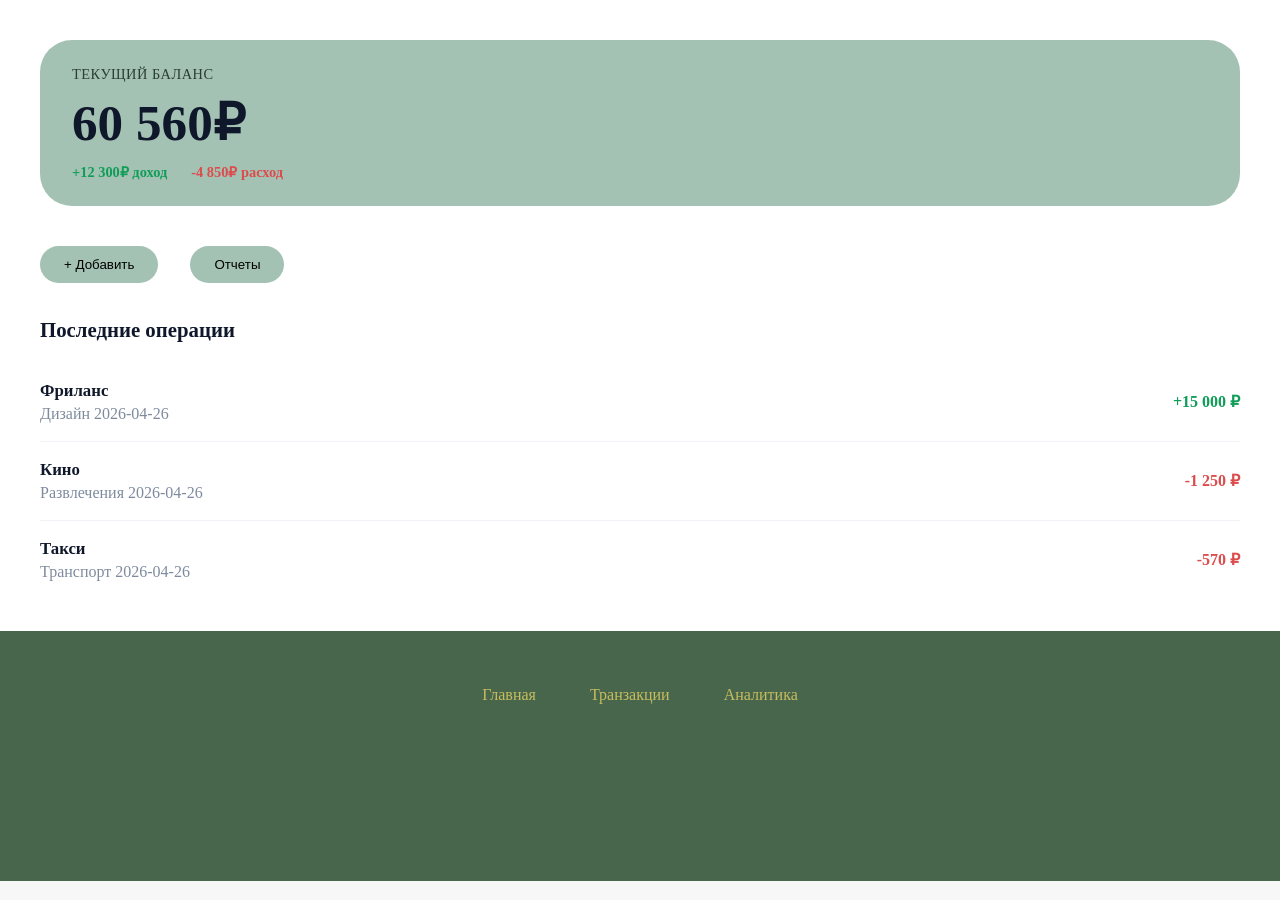
==== index.html @ b5e91375 "главная страница" ====
<!DOCTYPE html>
<html lang="ru">
<head>
  <meta charset="UTF-8">
  <meta name="viewport" content="width=device-width, initial-scale=1.0, user-scalable=yes">
  <title></title>
  
  <link rel="stylesheet" href="./style.css">
</head>
<body>
  <div class="app-card">
    <div class="app-card-inner">
        
      <div class="app-header"></div>


      <div class="dashboard-row">
        <div class="balance-block">
          <h2 class="balance-title">Текущий баланс</h2>
          <div class="balance-number">60 560₽</div>
          <div class="balance-stats">
            <span class="stat-income">+12 300₽ доход</span>
            <span class="stat-expense">-4 850₽ расход</span>
          </div>
        </div>
        </div>
        

      <div class="action-buttons-wrapper">
        <div class="action-buttons">
          <button class="btn">+ Добавить</button>
          <button class="btn">Отчеты</button>
        </div>
      </div>
      
      <div class="transactions-section">
        <h3 class="section-title">Последние операции</h3>
        <div class="transaction-item">
          <div class="transaction-left">
            <div class="transaction-name">Фриланс</div>
            <div class="transaction-meta">Дизайн 2026-04-26</div>
          </div>
          <div class="transaction-amount income-text">+15 000 ₽</div>
        </div>
        <div class="transaction-item">
          <div class="transaction-left">
            <div class="transaction-name">Кино</div>
            <div class="transaction-meta">Развлечения 2026-04-26</div>
          </div>
          <div class="transaction-amount expense-text">-1 250 ₽</div>
        </div>
        <div class="transaction-item">
          <div class="transaction-left">
            <div class="transaction-name">Такси</div>
            <div class="transaction-meta">Транспорт 2026-04-26</div>
          </div>
          <div class="transaction-amount expense-text">-570 ₽</div>
        </div>
      </div>
    </div>
  </div>
        <footer>
            <nav>
                <a href="page2.html">Главная</a>                                  
                <a href="page3.html">Транзакции</a>
                <a href="page3.html">Аналитика</a>
            </nav>
        </footer>
</body>
</html>
---- style.css ----
* {
    margin: 0;
    padding: 0;
    box-sizing: border-box;
}

body {
    font-family: PT serif;
    min-height: 100vh;
    display: flex;
    flex-direction: column;
}

/* Header */
header {
    background-color:#B3D7BA;
    padding: 5px 4px;
    display: flex;
    justify-content: space-between;
    align-items: center;
}

.logo {
    display: flex;
    align-items: center;
    gap: 15px;
}

.logo_text {
    font-size: 28px;
    font-weight: bold;
    color: #2c2c2c;
}

.logo_subtitle {
    font-size: 18px;
    color: #2c2c2c;
}

nav a {
    text-decoration: none;
    color: #2c2c2c;
    font-size: 20px;
    margin-left: 30px;
    transition: color 0.3s;
}

nav a:hover {
    color: #5a5a5a;
}

.login_link {
    margin-left: 50px;
}

/* Main */
main {
    flex: 1;
    background-image: url('https://images.unsplash.com/photo-1579621970563-ebec7560ff3e?w=1920');
    background-size: cover;
    background-position: center;
    display: flex;
    justify-content: center;
    align-items: center;
    padding: 40px;
}

.login_form {
    background-color: #a8c4a8;
    padding: 40px;
    border-radius: 20px;
    width: 100%;
    max-width: 400px;
    text-align: center;
}

.login_form h2 {
    font-size: 26px;
    color: #2c2c2c;
    margin-bottom: 30px;
}

.input_field {
    width: 100%;
    padding: 12px 15px;
    margin-bottom: 15px;
    border: none;
    border-radius: 5px;
    font-size: 16px;
    background-color: white;
}

.form_bottom {
    display: flex;
    justify-content: space-between;
    align-items: center;
    margin-top: 20px;
}

.remember {
    display: flex;
    align-items: center;
    gap: 8px;
    font-size: 14px;
    color: #2c2c2c;
    cursor: pointer;
}

.remember input[type="checkbox"] {
    width: 18px;
    height: 18px;
    cursor: pointer;
}

.login_btn {
    background-color: #5a5a5a;
    color: white;
    border: none;
    padding: 10px 30px;
    border-radius: 5px;
    font-size: 16px;
    cursor: pointer;
    transition: background-color 0.3s;
}

.login-btn:hover {
    background-color: #3c3c3c;
}

.form-links {
    display: flex;
    justify-content: space-between;
    margin-top: 25px;
}

.form-links a {
    text-decoration: none;
    color: #2c2c2c;
    font-size: 14px;
    transition: color 0.3s;
}

.form-links a:hover {
    color: #5a5a5a;
}

/* Footer */
footer {
    background-color: #4a674a;
    padding: 30px 40px;
    text-align: center;
}

footer nav a {
    text-decoration: none;
    color: #8FC85E;
    font-size: 16px;
    margin: 0 25px;
    transition: color 0.3s;
}

footer nav a:hover {
    color: white;
}



/* я добавила */

* {
  margin: 0;
  padding: 0;
  box-sizing: border-box;
}

body {
  background: #f6f7f6;
  font-family: PT Serif;
  line-height: 1.4;
  color: #0f172a;
}
.app-card {
  width: 100%;
  background: white;
  box-shadow: 0 4px 20px rgba(0, 0, 0, 0.05);
  padding: 2rem 2rem;
}
.app-card-inner {
  max-width: 1200px;
  margin: 0 auto;
  width: 100%;
}
.app-header {
  margin-bottom: 0.5rem;
}
.logo {
  font-size: 2rem;
  font-weight: 700;
  color: #0f172a;
}
.logo span {
  font-size: 0.85rem;
  font-weight: 400;
  color: #5b6e8c;
  margin-left: 0.75rem;
}
.nav-menu {
  display: flex;
  gap: 2rem;
  margin: 1.5rem 0 2rem 0;
  padding-bottom: 0.75rem;
  border-bottom: 1px solid #eef2f6;
}
.nav-link {
  text-decoration: none;
  font-size: 1rem;
  font-weight: 500;
  color: #5b6e8c;
}
.nav-link.active {
  color: #0f172a;
  font-weight: 600;
}
.nav-link:hover {
  color: #1e293b;
}
.dashboard-row {
  display: flex;
  align-items: center;
  justify-content: space-between;
  gap: 2rem;
  margin-bottom: 2.5rem;
  flex-wrap: wrap;
}

.balance-block {
  background: #a4c2b4;
  border-radius: 32px;
  padding: 1.5rem 2rem;
  flex: 2;
  min-width: 280px;
}
.balance-title {
  font-size: 0.9rem;
  font-weight: 500;
  text-transform: uppercase;
  letter-spacing: 0.5px;
  color: #2c3e2f;
  margin-bottom: 0.5rem;
}
.balance-number {
  font-size: 3.2rem;
  font-weight: 800;
  color: #0f172a;
  line-height: 1.2;
  margin-bottom: 0.5rem;
}
.balance-stats {
  display: flex;
  gap: 1.5rem;
  font-size: 0.9rem;
  font-weight: 500;
}
.stat-income { color: #0f9d58; 
font-weight: 700; 
}

.stat-expense { color: #dc4c4c; 
font-weight: 700; 
}

.action-buttons {
  margin-top: 1rem; 
  margin-bottom: 2rem;   
  display: flex;
  gap: 2rem;
}

.btn {
  background: #a4c2b4;
  border: none;
  padding: 0.7rem 1.5rem;
  border-radius: 40px;
  font-weight: 400;
  cursor: pointer;
}
.btn:hover {
  background: #92b0a2;
}
.btn:active {
  transform: scale(0.98);
}
.transactions-section {
  margin-top: 0.5rem;
}
.section-title {
  font-size: 1.3rem;
  font-weight: 600;
  margin-bottom: 1.2rem;
  color: #0f172a;
}
.transaction-item {
  display: flex;
  justify-content: space-between;
  align-items: center;
  padding: 1rem 0;
  border-bottom: 1px solid #eff3f8;
}
.transaction-item:last-child {
  border-bottom: none;
}
.transaction-left {
  flex: 1;
}
.transaction-name {
  font-weight: 600;
  font-size: 1.05rem;
  margin-bottom: 0rem;
}
.transaction-meta {
  font-size: 1rem;
  color: #7e8b9f;
}
.transaction-amount {
  font-weight: 600;
  font-size: 1rem;
}
.income-text { color: #0f9d58; }
.expense-text { color: #dc4c4c; }

footer {
    background-color: #47664C;
    padding: 30px 40px;
    text-align: center;
}

footer nav a {
    text-decoration: none;
    color: #c8bd5e;
    font-size: 16px;
    margin: 0 25px;
}
footer {
  padding: 3rem 1rem;      
  min-height: 250px;       
  line-height: 2;          
}
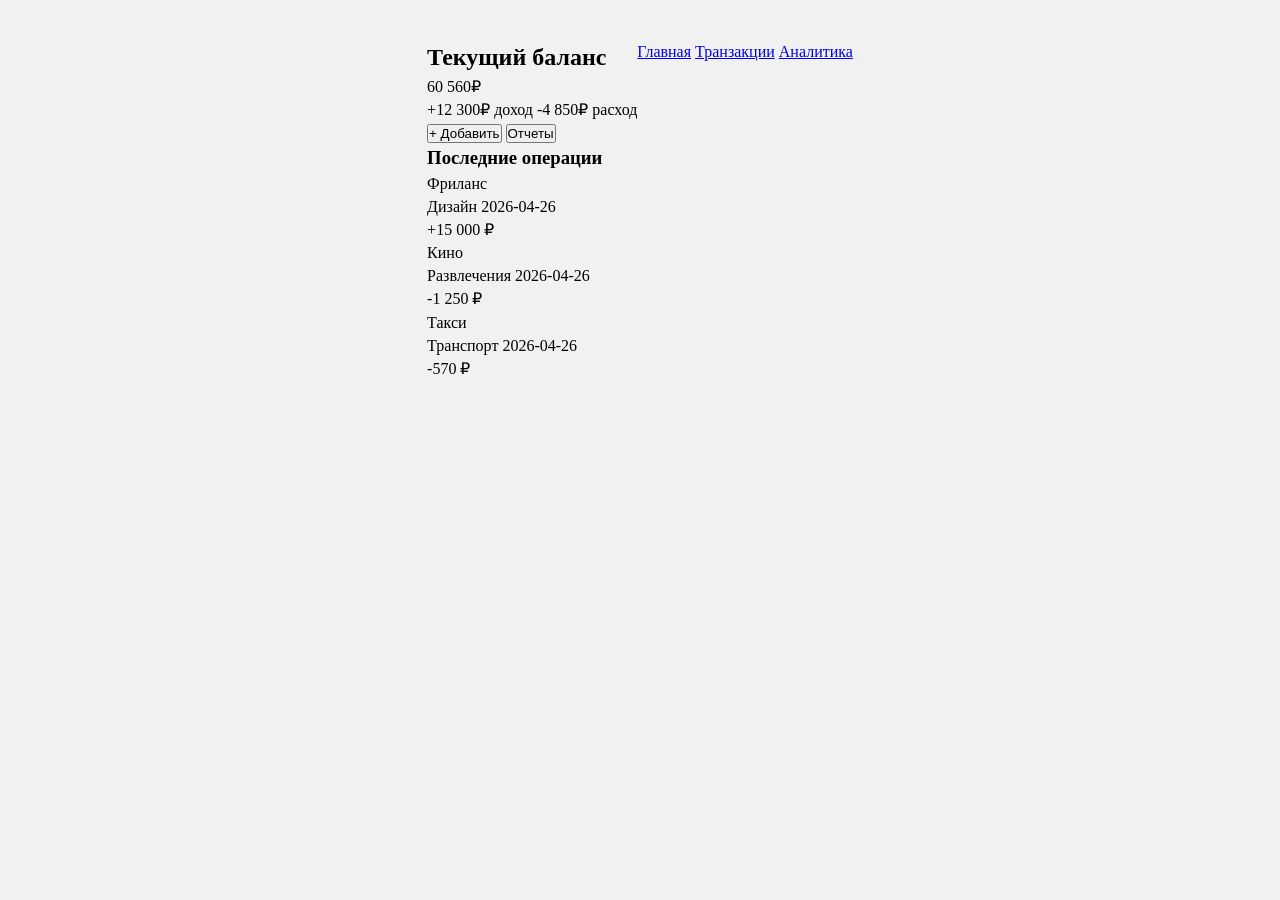
==== commit 50b13154: "баг фикс" ====
--- a/index.html
+++ b/index.html
@@ -5,7 +5,7 @@
   <meta name="viewport" content="width=device-width, initial-scale=1.0, user-scalable=yes">
   <title></title>
   
-  <link rel="stylesheet" href="./style.css">
+  <link rel="stylesheet" href="./stylee.css">
 </head>
 <body>
   <div class="app-card">
--- a/stylee.css
+++ b/stylee.css
@@ -0,0 +1,247 @@
+* {
+  margin: 0;
+  padding: 0;
+  box-sizing: border-box;
+}
+
+body {
+  background: #f1f1f1;
+  font-family: PT serif;
+  line-height: 1.45;
+  padding: 40px 32px;
+  min-height: 100vh;
+  display: flex;
+  align-items: flex-start;
+  justify-content: center;
+}
+
+
+.wrapper {
+  width: 100%;
+  margin: 0 auto;
+}
+
+.dashboard {
+  background: #ffffff;
+  border-radius: 32px;
+  padding: 40px 48px 48px 48px;
+  box-shadow: 0 12px 30px rgba(0, 0, 0, 0.05);
+  transition: all 0.2s;
+}
+
+
+.brand {
+  text-align: center;
+  margin-bottom: 36px;
+}
+
+.logo {
+  font-size: 38px;
+  font-weight: 650;
+  letter-spacing: -0.5px;
+  background: linear-gradient(135deg, #1f8a4c 0%, #2ecc71 100%);
+  background-clip: text;
+  -webkit-background-clip: text;
+  color: transparent;
+  margin-bottom: 6px;
+}
+
+.sub {
+  font-size: 15px;
+  color: #5e6f8d;
+  font-weight: 450;
+}
+
+
+.nav {
+  display: flex;
+  flex-wrap: wrap;
+  gap: 42px;
+  padding: 16px 0;
+  border-bottom: 1px solid #e4e9f0;
+  font-size: 17px;
+  font-weight: 500;
+}
+
+.top-nav {
+  margin-bottom: 40px;
+  padding-top: 0;
+}
+
+.bottom-nav {
+  margin-top: 50px;
+  border-top: 1px solid #e4e9f0;
+  border-bottom: none;
+  padding-bottom: 0;
+  gap: 48px;
+}
+
+.nav a {
+  text-decoration: none;
+  color: #2c3e4e;
+  transition: all 0.2s ease;
+  cursor: default;
+}
+
+
+.nav a:hover {
+  color: #2b8c4a;
+  cursor: pointer;
+}
+
+.profile {
+  margin-left: auto;
+}
+
+
+.content {
+  display: flex;
+  flex-direction: column;
+  gap: 44px;
+}
+
+
+.categories {
+  background: #bfdbc2;
+  border-radius: 24px;
+  padding: 20px 28px;
+  margin-bottom: 8px;
+
+
+}
+
+.legends {
+  display: flex;
+  gap: 44px;
+}
+
+.legends>p {
+  margin-left: -40px;
+}
+
+#tochka1 {
+  background-color: #137530;
+  width: 24px;
+  height: 17px;
+}
+
+#tochka2 {
+  background-color: #31A348;
+  width: 24px;
+  height: 17px;
+}
+
+#tochka3 {
+  background-color: #87E5A2;
+  width: 24px;
+  height: 17px;
+}
+
+.categories h2 {
+  font-size: 22px;
+  font-weight: 620;
+  color: #1e2f3e;
+  margin-bottom: 20px;
+  letter-spacing: -0.2px;
+}
+
+.categories ul {
+  list-style: none;
+}
+
+.categories li {
+  font-size: 17px;
+  padding: 14px 0;
+  border-bottom: 1px solid #e2e8f0;
+  color: #1e2f3e;
+  font-weight: 450;
+}
+
+.categories li:last-child {
+  border-bottom: none;
+}
+
+
+.report {
+  background: #fefefe;
+  border-radius: 26px;
+  padding: 4px 0 8px 0;
+}
+
+.report h3 {
+  font-size: 20px;
+  font-weight: 620;
+  color: #1e2f3e;
+  margin-bottom: 22px;
+}
+
+.report-row {
+  display: flex;
+  justify-content: space-between;
+  align-items: baseline;
+  padding: 16px 0;
+  font-size: 17px;
+}
+
+.label {
+  color: #0a0c0f;
+  font-weight: 480;
+}
+
+.value {
+  font-weight: 520;
+}
+
+.income {
+  color: #27ae60;
+  font-weight: 650;
+  font-size: 17.5px;
+}
+
+.expense {
+  color: #e1574a;
+  font-weight: 550;
+}
+
+.total-row {
+  margin-top: 10px;
+  padding-top: 20px;
+  border-bottom: none;
+}
+
+.net {
+  color: #27ae60;
+  font-weight: 720;
+  font-size: 20px;
+  letter-spacing: -0.2px;
+}
+
+
+@media (max-width: 900px) {
+  body {
+    padding: 24px 20px;
+  }
+
+  .dashboard {
+    padding: 28px 28px 36px;
+  }
+
+  .nav {
+    gap: 28px;
+  }
+}
+
+@media (max-width: 600px) {
+  .dashboard {
+    padding: 22px 18px;
+  }
+
+  .logo {
+    font-size: 30px;
+  }
+
+  .nav {
+    gap: 20px;
+    font-size: 15px;
+  }
+}
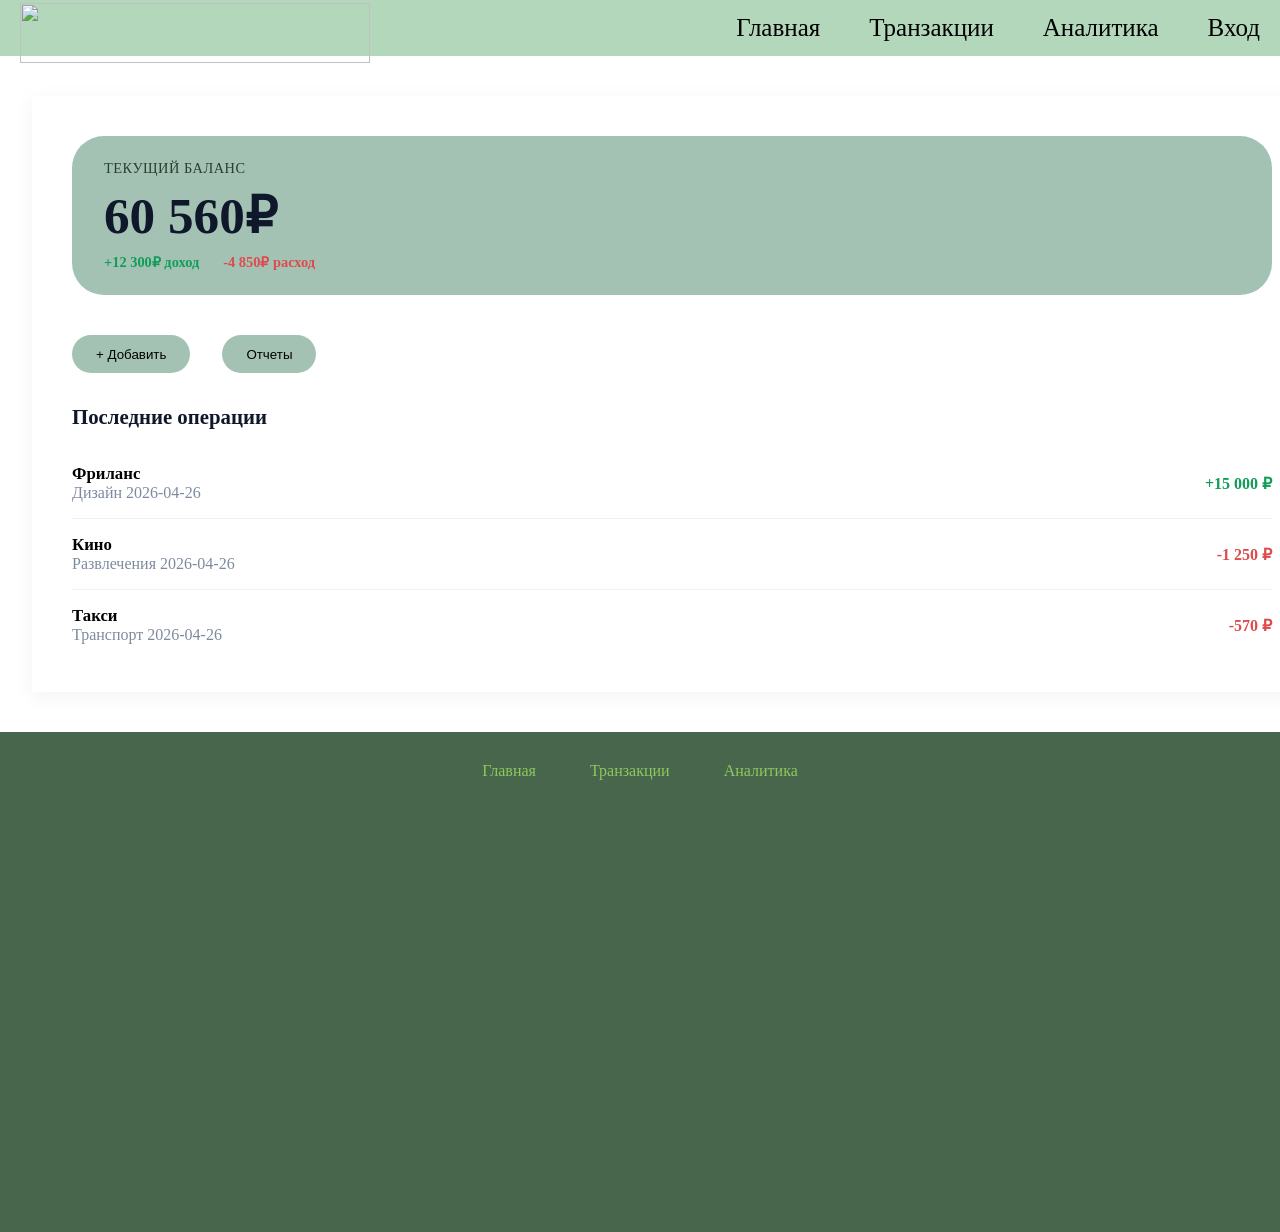
==== commit 1e86b9a2: "вернула header" ====
--- a/index.html
+++ b/index.html
@@ -8,6 +8,19 @@
   <link rel="stylesheet" href="./stylee.css">
 </head>
 <body>
+  <header>
+        <div class="logo">
+            <div class ="image_logo">
+                <img src="./img/Group 17.svg" height="60" width="350">
+            </div>
+        </div>
+        <nav>
+            <a href="./page2.html">Главная</a>
+            <a href="./page3.html">Транзакции</a>
+            <a href="./page4.html">Аналитика</a>
+            <a href="./page1.html">Вход</a>
+        </nav>
+    </header>
   <div class="app-card">
     <div class="app-card-inner">
         
@@ -59,12 +72,13 @@
       </div>
     </div>
   </div>
-        <footer>
-            <nav>
-                <a href="page2.html">Главная</a>                                  
-                <a href="page3.html">Транзакции</a>
-                <a href="page3.html">Аналитика</a>
-            </nav>
-        </footer>
+  
+<footer>
+        <nav>
+            <a href="page2.html">Главная</a>                                  
+            <a href="page3.html">Транзакции</a>
+            <a href="page3.html">Аналитика</a>
+        </nav>
+    </footer>
 </body>
 </html>
--- a/stylee.css
+++ b/stylee.css
@@ -1,20 +1,29 @@
 * {
-  margin: 0;
-  padding: 0;
-  box-sizing: border-box;
+    margin: 0;
+    padding: 0;
+    box-sizing: border-box;
 }
 
 body {
-  background: #f1f1f1;
-  font-family: PT serif;
-  line-height: 1.45;
-  padding: 40px 32px;
-  min-height: 100vh;
-  display: flex;
-  align-items: flex-start;
-  justify-content: center;
-}
-
+    font-family: PT serif;
+    background-color: #ffffff;
+    color: #000000;
+}
+header {
+    background-color: #B3D7BA;
+    padding: 3px 20px;
+    display: flex;
+    align-items: center;
+    justify-content: space-between;
+    color: black;
+}
+
+nav a {
+    color: rgb(0, 0, 0);
+    text-decoration: none;
+    margin-left: 45px;
+    font-size: 25px;
+}
 
 .wrapper {
   width: 100%;
@@ -27,15 +36,15 @@
   padding: 40px 48px 48px 48px;
   box-shadow: 0 12px 30px rgba(0, 0, 0, 0.05);
   transition: all 0.2s;
-}
-
+  margin: 40px 32px;    
+}
 
 .brand {
   text-align: center;
   margin-bottom: 36px;
 }
 
-.logo {
+.brand-logo {
   font-size: 38px;
   font-weight: 650;
   letter-spacing: -0.5px;
@@ -52,7 +61,6 @@
   font-weight: 450;
 }
 
-
 .nav {
   display: flex;
   flex-wrap: wrap;
@@ -83,7 +91,6 @@
   cursor: default;
 }
 
-
 .nav a:hover {
   color: #2b8c4a;
   cursor: pointer;
@@ -93,21 +100,17 @@
   margin-left: auto;
 }
 
-
 .content {
   display: flex;
   flex-direction: column;
   gap: 44px;
 }
-
 
 .categories {
   background: #bfdbc2;
   border-radius: 24px;
   padding: 20px 28px;
   margin-bottom: 8px;
-
-
 }
 
 .legends {
@@ -115,7 +118,7 @@
   gap: 44px;
 }
 
-.legends>p {
+.legends > p {
   margin-left: -40px;
 }
 
@@ -161,7 +164,6 @@
   border-bottom: none;
 }
 
-
 .report {
   background: #fefefe;
   border-radius: 26px;
@@ -217,12 +219,196 @@
 }
 
 
+.app-card {
+  width: 100%;
+  background: white;
+  box-shadow: 0 4px 20px rgba(0, 0, 0, 0.05);
+  padding: 2rem 2rem;
+  margin: 40px 32px;       
+}
+
+.app-card-inner {
+  max-width: 1200px;
+  margin: 0 auto;
+  width: 100%;
+}
+
+.app-header {
+  margin-bottom: 0.5rem;
+}
+
+
+.app-logo {
+  font-size: 2rem;
+  font-weight: 700;
+  color: #0f172a;
+  padding: 20px 50px 0;
+  height: auto;
+  width: auto;
+}
+
+.image_logo {
+  height: 50px;
+  width: 50px;
+}
+
+.app-logo span {
+  font-size: 0.85rem;
+  font-weight: 400;
+  color: #5b6e8c;
+  margin-left: 0.75rem;
+}
+
+.nav-menu {
+  display: flex;
+  gap: 2rem;
+  margin: 1.5rem 0 2rem 0;
+  padding-bottom: 0.75rem;
+  border-bottom: 1px solid #eef2f6;
+}
+
+.nav-link {
+  text-decoration: none;
+  font-size: 1rem;
+  font-weight: 500;
+  color: #5b6e8c;
+}
+
+.nav-link.active {
+  color: #0f172a;
+  font-weight: 600;
+}
+
+.nav-link:hover {
+  color: #1e293b;
+}
+
+.dashboard-row {
+  display: flex;
+  align-items: center;
+  justify-content: space-between;
+  gap: 2rem;
+  margin-bottom: 2.5rem;
+  flex-wrap: wrap;
+}
+
+.balance-block {
+  background: #a4c2b4;
+  border-radius: 32px;
+  padding: 1.5rem 2rem;
+  flex: 2;
+  min-width: 280px;
+}
+
+.balance-title {
+  font-size: 0.9rem;
+  font-weight: 500;
+  text-transform: uppercase;
+  letter-spacing: 0.5px;
+  color: #2c3e2f;
+  margin-bottom: 0.5rem;
+}
+
+.balance-number {
+  font-size: 3.2rem;
+  font-weight: 800;
+  color: #0f172a;
+  line-height: 1.2;
+  margin-bottom: 0.5rem;
+}
+
+.balance-stats {
+  display: flex;
+  gap: 1.5rem;
+  font-size: 0.9rem;
+  font-weight: 500;
+}
+
+.stat-income {
+  color: #0f9d58;
+  font-weight: 700;
+}
+
+.stat-expense {
+  color: #dc4c4c;
+  font-weight: 700;
+}
+
+.action-buttons {
+  margin-top: 1rem;
+  margin-bottom: 2rem;
+  display: flex;
+  gap: 2rem;
+}
+
+.btn {
+  background: #a4c2b4;
+  border: none;
+  padding: 0.7rem 1.5rem;
+  border-radius: 40px;
+  font-weight: 400;
+  cursor: pointer;
+}
+
+.btn:hover {
+  background: #92b0a2;
+}
+
+.btn:active {
+  transform: scale(0.98);
+}
+
+.transactions-section {
+  margin-top: 0.5rem;
+}
+
+.section-title {
+  font-size: 1.3rem;
+  font-weight: 600;
+  margin-bottom: 1.2rem;
+  color: #0f172a;
+}
+
+.transaction-item {
+  display: flex;
+  justify-content: space-between;
+  align-items: center;
+  padding: 1rem 0;
+  border-bottom: 1px solid #eff3f8;
+}
+
+.transaction-item:last-child {
+  border-bottom: none;
+}
+
+.transaction-left {
+  flex: 1;
+}
+
+.transaction-name {
+  font-weight: 600;
+  font-size: 1.05rem;
+  margin-bottom: 0rem;
+}
+
+.transaction-meta {
+  font-size: 1rem;
+  color: #7e8b9f;
+}
+
+.transaction-amount {
+  font-weight: 600;
+  font-size: 1rem;
+}
+
+.income-text { color: #0f9d58; }
+.expense-text { color: #dc4c4c; }
+
+
 @media (max-width: 900px) {
-  body {
-    padding: 24px 20px;
-  }
-
-  .dashboard {
+  .dashboard,
+  .app-card {
+    margin: 24px 20px;
     padding: 28px 28px 36px;
   }
 
@@ -232,16 +418,38 @@
 }
 
 @media (max-width: 600px) {
-  .dashboard {
+  .dashboard,
+  .app-card {
+    margin: 22px 18px;
     padding: 22px 18px;
   }
 
-  .logo {
+  .brand-logo,
+  .app-logo {
     font-size: 30px;
   }
 
-  .nav {
+  .nav,
+  .nav-menu {
     gap: 20px;
     font-size: 15px;
   }
 }
+footer {
+    background-color: #47664C;
+    padding: 30px 40px;
+    text-align: center;
+    height: 500px;
+}
+
+footer nav a {
+    text-decoration: none;
+    color: #8FC85E;
+    font-size: 16px;
+    margin: 0 25px;
+    transition: color 0.3s;
+}
+
+footer nav a:hover {
+    color: white;
+}
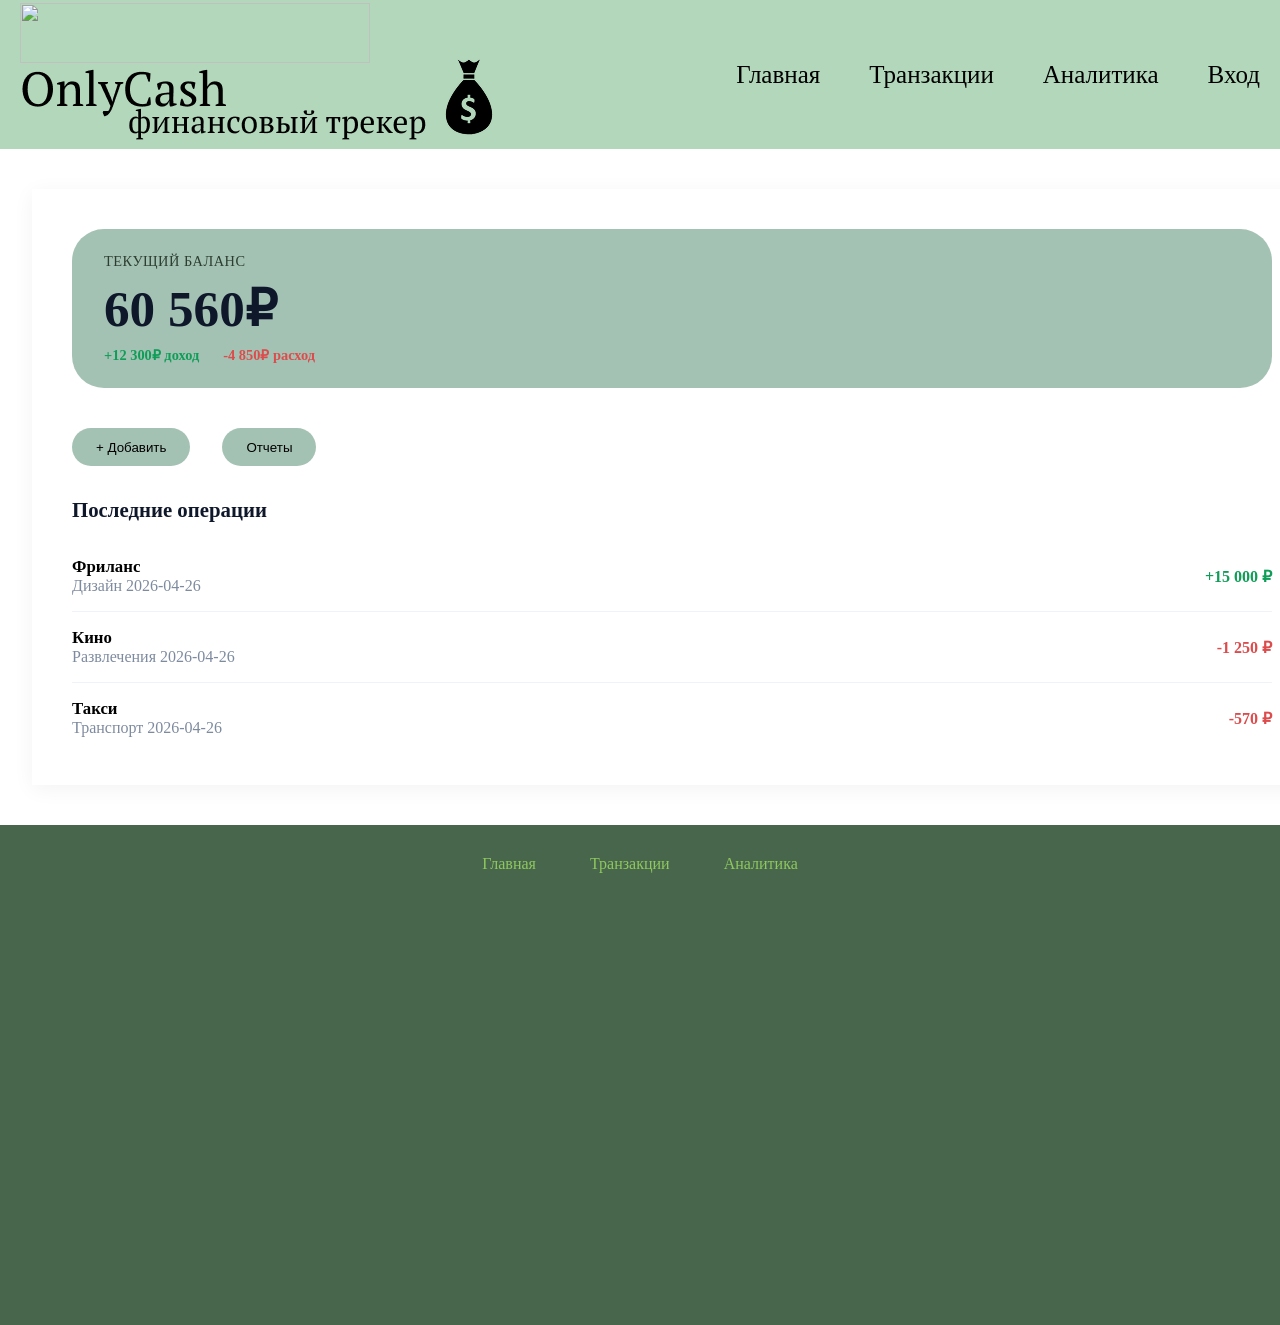
==== commit cf5ea8cb: "pg" ====
--- a/index.html
+++ b/index.html
@@ -13,6 +13,7 @@
             <div class ="image_logo">
                 <img src="./img/Group 17.svg" height="60" width="350">
             </div>
+            <img src="./img/Group_17.png" alt="">
         </div>
         <nav>
             <a href="./page2.html">Главная</a>
